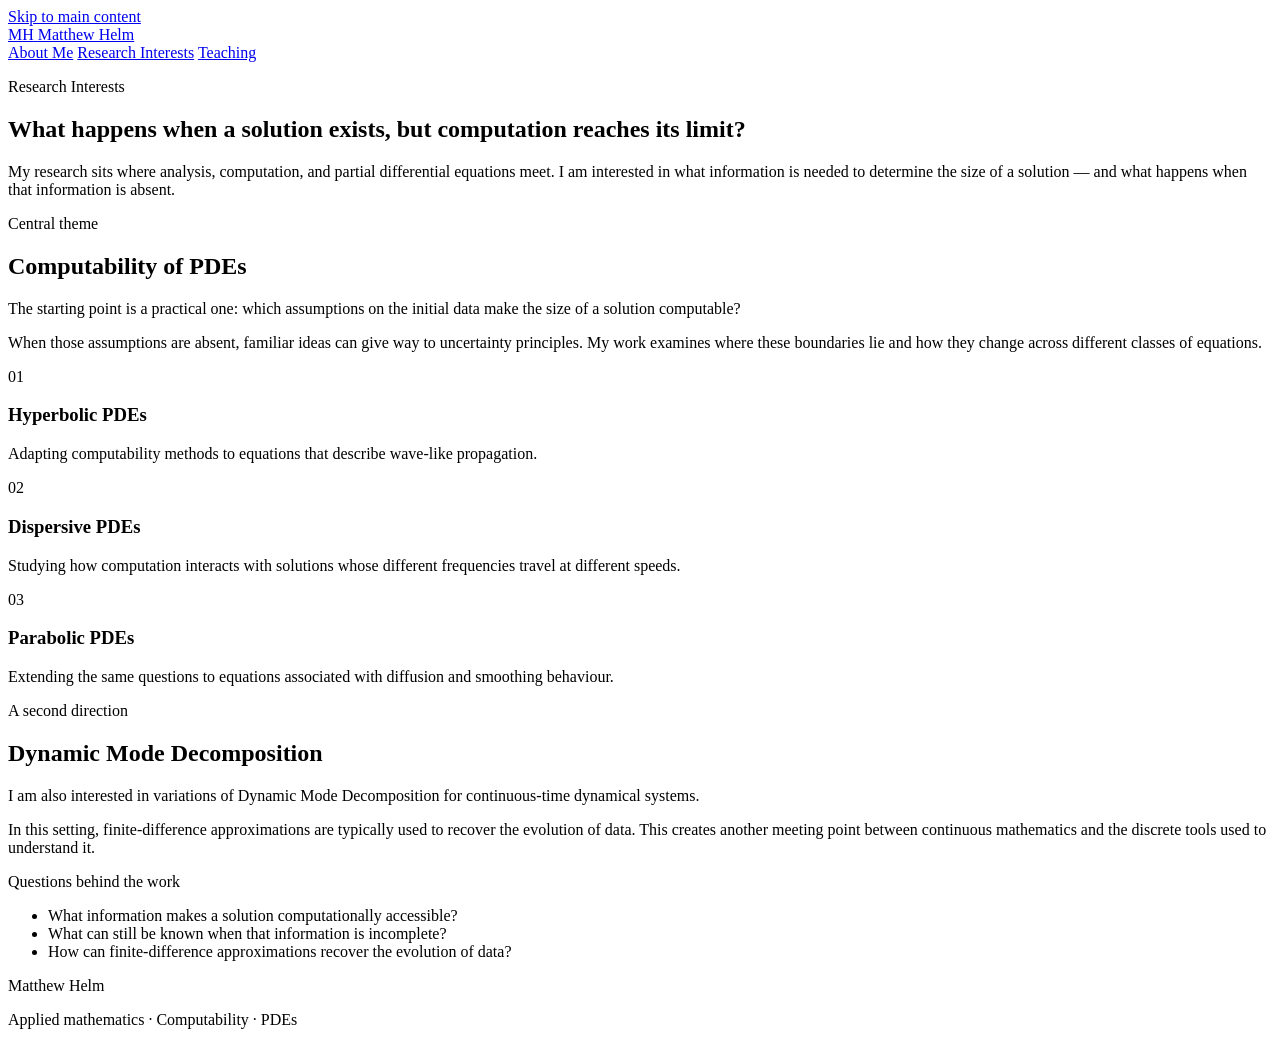
==== research.html @ 7ed7c749 "Add files via upload" ====
<!DOCTYPE html>
<html lang="en">
<head>
  <meta charset="UTF-8">
  <meta name="viewport" content="width=device-width, initial-scale=1.0">
  <meta name="description" content="Research interests of Matthew Helm: computability of PDEs and Dynamic Mode Decomposition.">
  <title>Research Interests | Matthew Helm</title>
  <link rel="stylesheet" href="styles.css">
</head>
<body>
  <a class="skip-link" href="#main-content">Skip to main content</a>

  <header class="site-header">
    <div class="shell header-inner">
      <a class="site-name" href="index.html" aria-label="Matthew Helm, home">
        <span class="monogram" aria-hidden="true">MH</span>
        <span>Matthew Helm</span>
      </a>

      <nav class="site-nav" aria-label="Primary navigation">
        <a href="index.html">About Me</a>
        <a href="research.html" aria-current="page">Research Interests</a>
        <a href="teaching.html">Teaching</a>
      </nav>
    </div>
  </header>

  <main id="main-content">
    <section class="page-hero shell">
      <p class="eyebrow">Research Interests</p>
      <h1>What happens when a solution exists, but computation reaches its limit?</h1>
      <p class="lead narrow-copy">
        My research sits where analysis, computation, and partial differential
        equations meet. I am interested in what information is needed to determine
        the size of a solution — and what happens when that information is absent.
      </p>
    </section>

    <section class="section shell research-layout">
      <div class="section-heading sticky-heading">
        <p class="eyebrow">Central theme</p>
        <h2>Computability of PDEs</h2>
      </div>

      <div class="prose-stack">
        <p class="large-copy">
          The starting point is a practical one: which assumptions on the initial
          data make the size of a solution computable?
        </p>
        <p>
          When those assumptions are absent, familiar ideas can give way to
          uncertainty principles. My work examines where these boundaries lie and
          how they change across different classes of equations.
        </p>

        <div class="topic-grid">
          <article class="topic-card">
            <span>01</span>
            <h3>Hyperbolic PDEs</h3>
            <p>Adapting computability methods to equations that describe wave-like propagation.</p>
          </article>
          <article class="topic-card">
            <span>02</span>
            <h3>Dispersive PDEs</h3>
            <p>Studying how computation interacts with solutions whose different frequencies travel at different speeds.</p>
          </article>
          <article class="topic-card">
            <span>03</span>
            <h3>Parabolic PDEs</h3>
            <p>Extending the same questions to equations associated with diffusion and smoothing behaviour.</p>
          </article>
        </div>
      </div>
    </section>

    <section class="section dark-section">
      <div class="shell research-layout">
        <div class="section-heading sticky-heading">
          <p class="eyebrow light-eyebrow">A second direction</p>
          <h2>Dynamic Mode Decomposition</h2>
        </div>

        <div class="prose-stack">
          <p class="large-copy">
            I am also interested in variations of Dynamic Mode Decomposition for
            continuous-time dynamical systems.
          </p>
          <p>
            In this setting, finite-difference approximations are typically used to
            recover the evolution of data. This creates another meeting point between
            continuous mathematics and the discrete tools used to understand it.
          </p>

          <aside class="question-box">
            <p class="eyebrow light-eyebrow">Questions behind the work</p>
            <ul>
              <li>What information makes a solution computationally accessible?</li>
              <li>What can still be known when that information is incomplete?</li>
              <li>How can finite-difference approximations recover the evolution of data?</li>
            </ul>
          </aside>
        </div>
      </div>
    </section>
  </main>

  <footer class="site-footer">
    <div class="shell footer-inner">
      <p>Matthew Helm</p>
      <p>Applied mathematics · Computability · PDEs</p>
    </div>
  </footer>
</body>
</html>
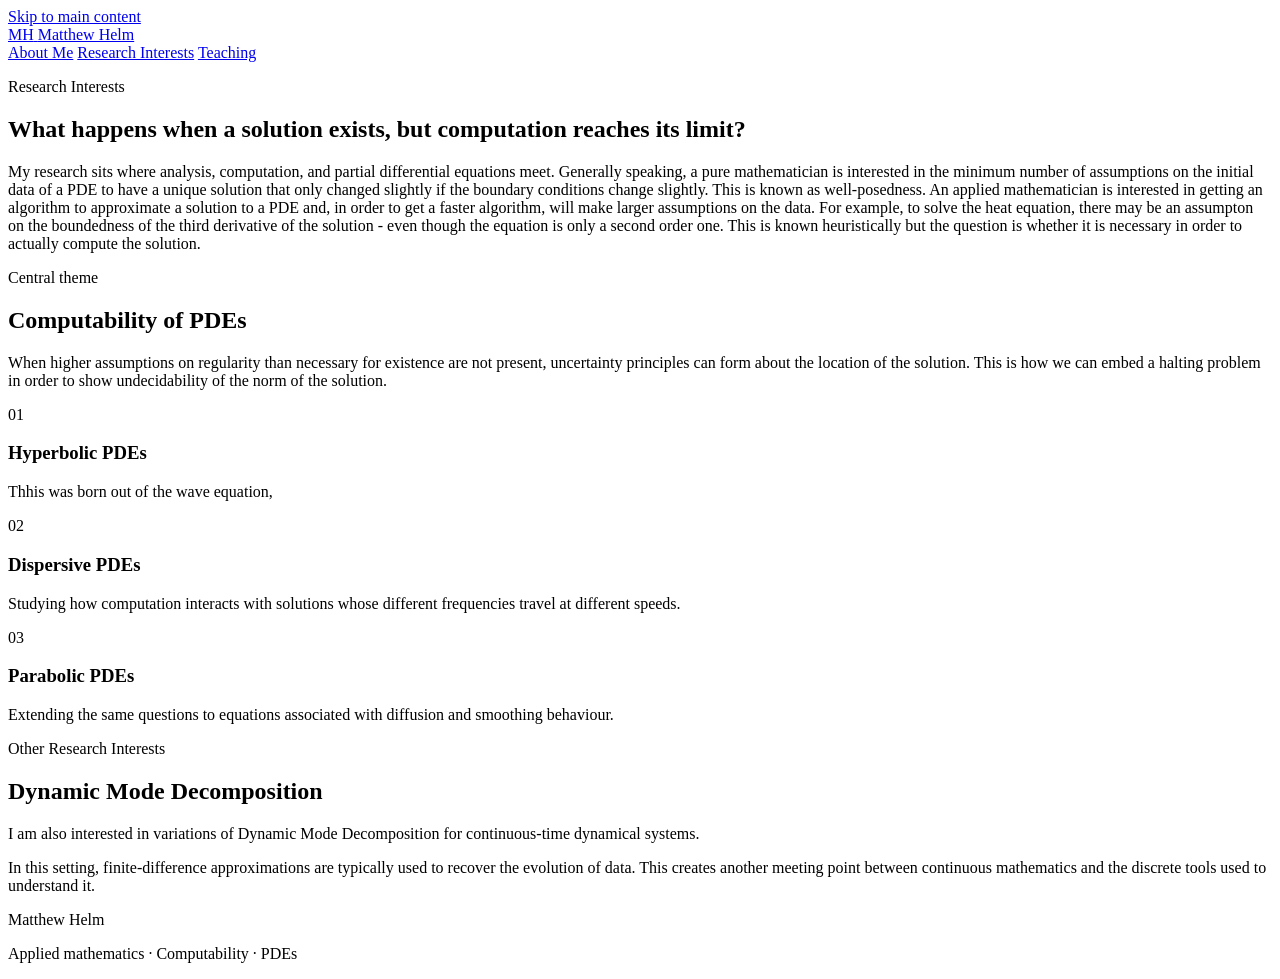
==== commit a6a97224: "Enhance research content and clarify concepts Expanded on the relationship between assumptions and c" ====
--- a/research.html
+++ b/research.html
@@ -31,8 +31,11 @@
       <h1>What happens when a solution exists, but computation reaches its limit?</h1>
       <p class="lead narrow-copy">
         My research sits where analysis, computation, and partial differential
-        equations meet. I am interested in what information is needed to determine
-        the size of a solution — and what happens when that information is absent.
+        equations meet. Generally speaking, a pure mathematician is interested in the minimum number of assumptions on the initial data of a PDE to have a unique solution that 
+        only changed slightly if the boundary conditions change slightly. This is known as well-posedness. An applied mathematician is interested in getting an algorithm to 
+        approximate a solution to a PDE and, in order to get a faster algorithm, will make larger assumptions on the data. For example, to solve the heat equation, there may 
+        be an assumpton on the boundedness of the third derivative of the solution - even though the equation is only a second order one. This is known heuristically but the question
+        is whether it is necessary in order to actually compute the solution.
       </p>
     </section>
 
@@ -43,21 +46,17 @@
       </div>
 
       <div class="prose-stack">
-        <p class="large-copy">
-          The starting point is a practical one: which assumptions on the initial
-          data make the size of a solution computable?
-        </p>
+  
         <p>
-          When those assumptions are absent, familiar ideas can give way to
-          uncertainty principles. My work examines where these boundaries lie and
-          how they change across different classes of equations.
+          When higher assumptions on regularity than necessary for existence are not present, uncertainty principles can form about the location of the solution.
+          This is how we can embed a halting problem in order to show undecidability of the norm of the solution.
         </p>
 
         <div class="topic-grid">
           <article class="topic-card">
             <span>01</span>
             <h3>Hyperbolic PDEs</h3>
-            <p>Adapting computability methods to equations that describe wave-like propagation.</p>
+            <p>Thhis was born out of the wave equation,</p>
           </article>
           <article class="topic-card">
             <span>02</span>
@@ -76,7 +75,7 @@
     <section class="section dark-section">
       <div class="shell research-layout">
         <div class="section-heading sticky-heading">
-          <p class="eyebrow light-eyebrow">A second direction</p>
+          <p class="eyebrow light-eyebrow">Other Research Interests</p>
           <h2>Dynamic Mode Decomposition</h2>
         </div>
 
@@ -90,17 +89,11 @@
             recover the evolution of data. This creates another meeting point between
             continuous mathematics and the discrete tools used to understand it.
           </p>
+        </div>
+        
+      </div>
 
-          <aside class="question-box">
-            <p class="eyebrow light-eyebrow">Questions behind the work</p>
-            <ul>
-              <li>What information makes a solution computationally accessible?</li>
-              <li>What can still be known when that information is incomplete?</li>
-              <li>How can finite-difference approximations recover the evolution of data?</li>
-            </ul>
-          </aside>
-        </div>
-      </div>
+    
     </section>
   </main>
 
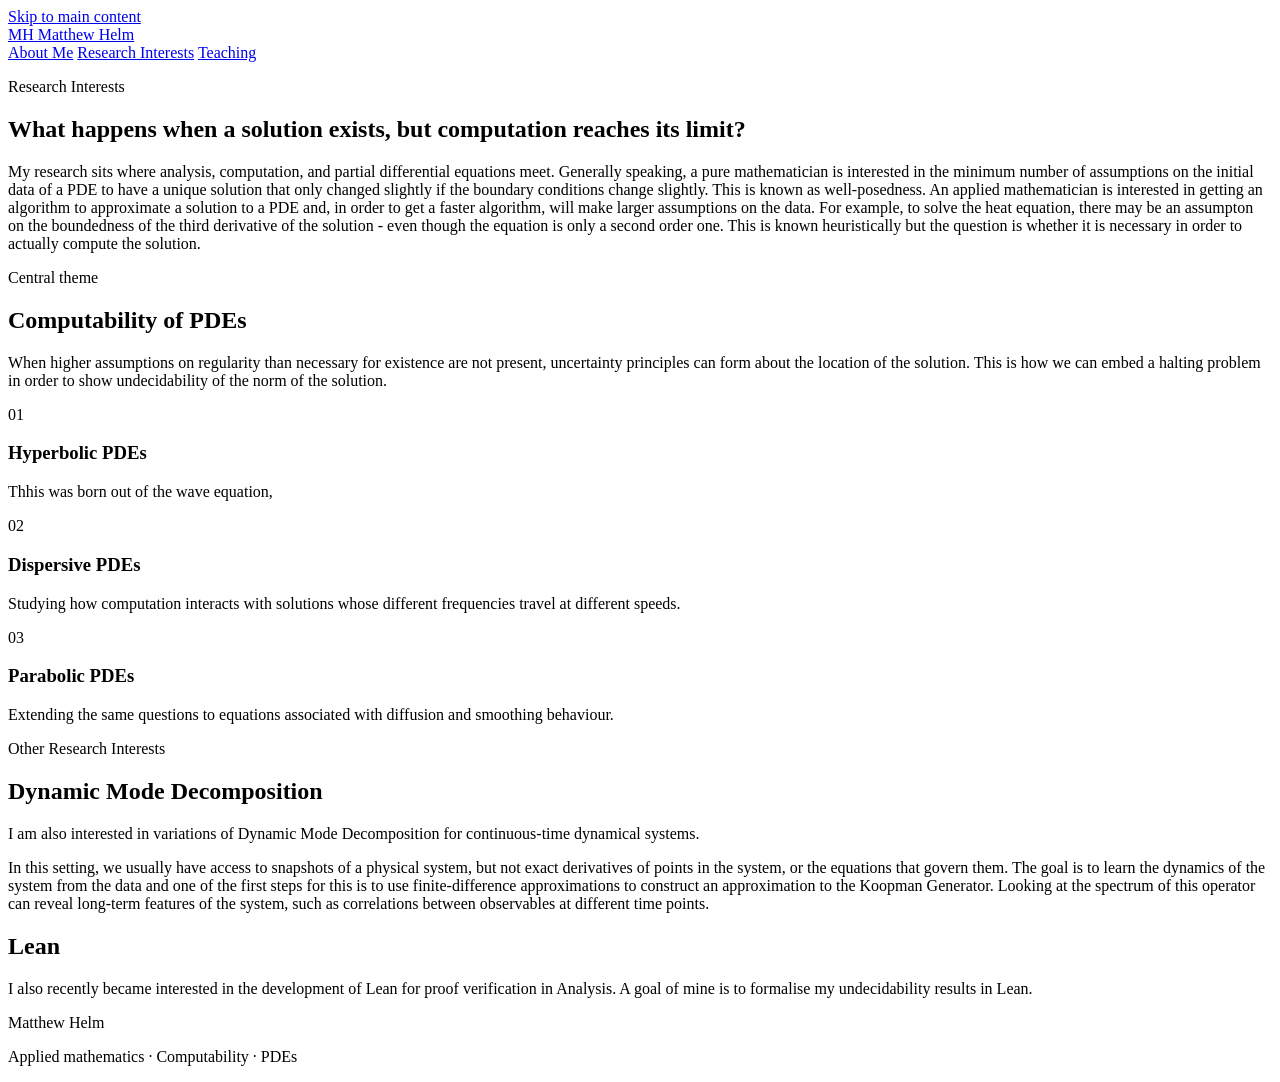
==== commit 50352809: "Enhance research.html with new content on dynamics and Lean Expanded on the use of finite-difference" ====
--- a/research.html
+++ b/research.html
@@ -85,12 +85,17 @@
             continuous-time dynamical systems.
           </p>
           <p>
-            In this setting, finite-difference approximations are typically used to
-            recover the evolution of data. This creates another meeting point between
-            continuous mathematics and the discrete tools used to understand it.
+            In this setting, we usually have access to snapshots of a physical system, but not exact derivatives of points in the system, or the equations that govern them.
+            The goal is to learn the dynamics of the system from the data and one of the first steps for this is to use finite-difference approximations to construct an approximation
+            to the Koopman Generator. Looking at the spectrum of this operator can reveal long-term features of the system, such as correlations between observables at different time points.
           </p>
         </div>
-        
+        <h2>Lean</h2>
+        <div class="prose-stack">
+        <p class="large-copy">
+            I also recently became interested in the development of Lean for proof verification in Analysis. A goal of mine is to formalise my undecidability results in Lean.
+          </p>
+        </div>
       </div>
 
     
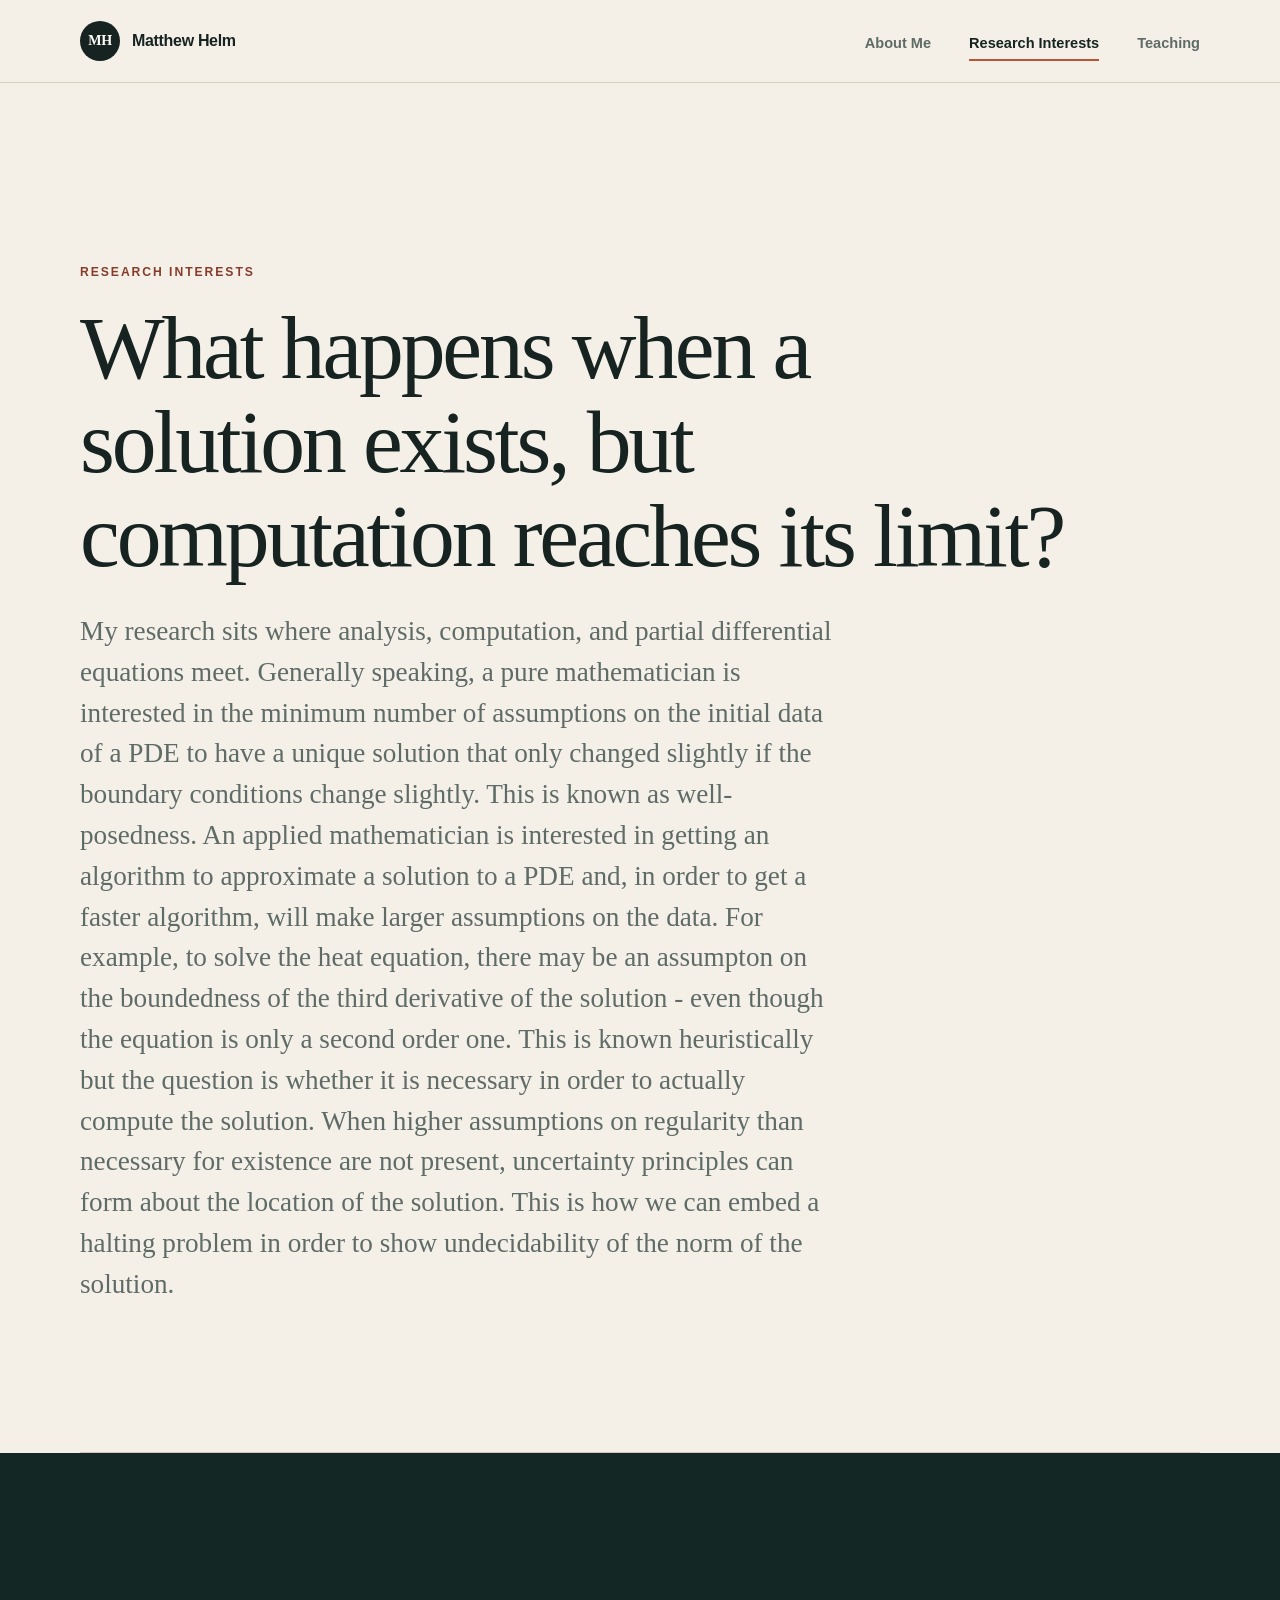
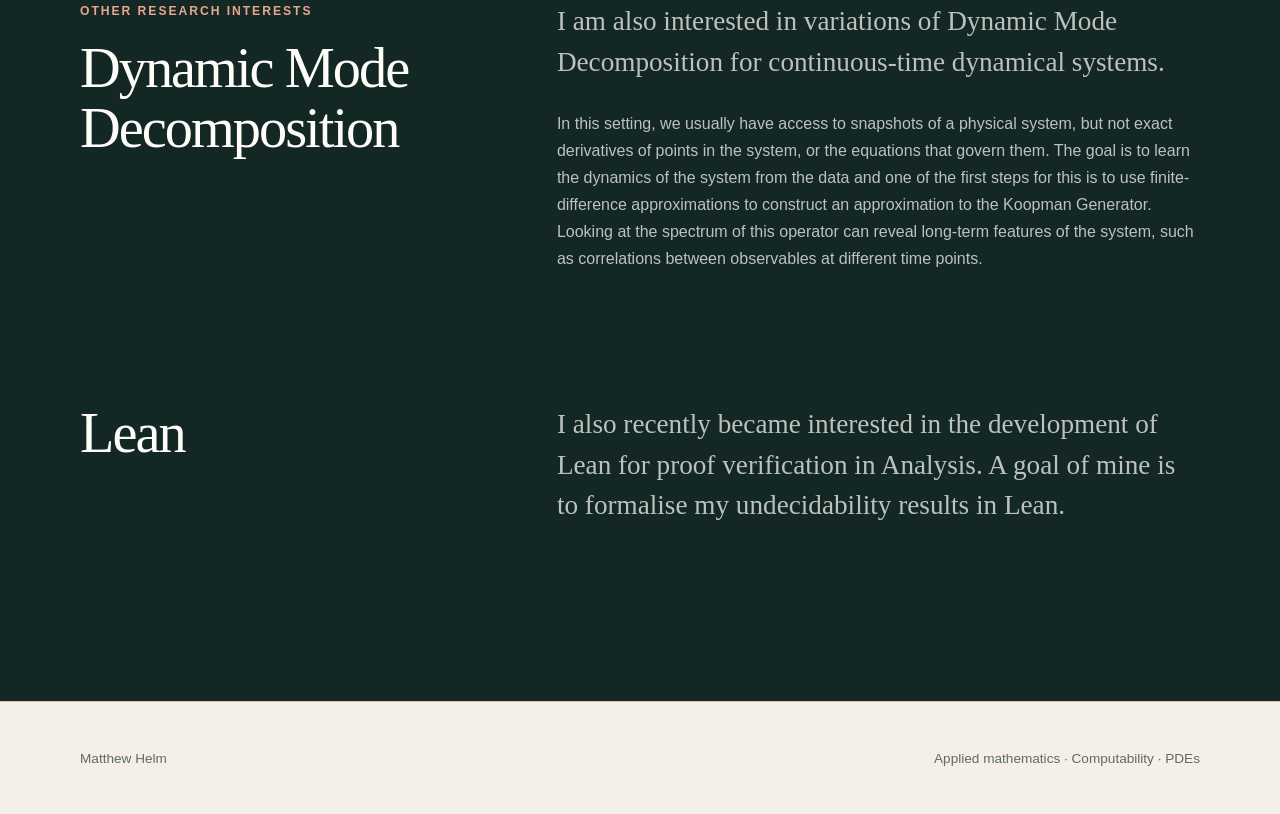
==== commit ff7975e8: "Refactor research.html to streamline content Removed redundant section on uncertainty principles and" ====
--- a/research.html
+++ b/research.html
@@ -35,41 +35,9 @@
         only changed slightly if the boundary conditions change slightly. This is known as well-posedness. An applied mathematician is interested in getting an algorithm to 
         approximate a solution to a PDE and, in order to get a faster algorithm, will make larger assumptions on the data. For example, to solve the heat equation, there may 
         be an assumpton on the boundedness of the third derivative of the solution - even though the equation is only a second order one. This is known heuristically but the question
-        is whether it is necessary in order to actually compute the solution.
+        is whether it is necessary in order to actually compute the solution. When higher assumptions on regularity than necessary for existence are not present, uncertainty principles 
+        can form about the location of the solution. This is how we can embed a halting problem in order to show undecidability of the norm of the solution.
       </p>
-    </section>
-
-    <section class="section shell research-layout">
-      <div class="section-heading sticky-heading">
-        <p class="eyebrow">Central theme</p>
-        <h2>Computability of PDEs</h2>
-      </div>
-
-      <div class="prose-stack">
-  
-        <p>
-          When higher assumptions on regularity than necessary for existence are not present, uncertainty principles can form about the location of the solution.
-          This is how we can embed a halting problem in order to show undecidability of the norm of the solution.
-        </p>
-
-        <div class="topic-grid">
-          <article class="topic-card">
-            <span>01</span>
-            <h3>Hyperbolic PDEs</h3>
-            <p>Thhis was born out of the wave equation,</p>
-          </article>
-          <article class="topic-card">
-            <span>02</span>
-            <h3>Dispersive PDEs</h3>
-            <p>Studying how computation interacts with solutions whose different frequencies travel at different speeds.</p>
-          </article>
-          <article class="topic-card">
-            <span>03</span>
-            <h3>Parabolic PDEs</h3>
-            <p>Extending the same questions to equations associated with diffusion and smoothing behaviour.</p>
-          </article>
-        </div>
-      </div>
     </section>
 
     <section class="section dark-section">
--- a/styles.css
+++ b/styles.css
@@ -0,0 +1,684 @@
+:root {
+  --paper: #f4f0e8;
+  --paper-deep: #e8e0d3;
+  --ink: #162321;
+  --muted: #5f6b66;
+  --line: #cfc6b8;
+  --accent: #ba5437;
+  --accent-dark: #863c29;
+  --sage: #879b83;
+  --dark: #132725;
+  --white: #fffdf8;
+  --display: Georgia, "Times New Roman", serif;
+  --body: Inter, ui-sans-serif, -apple-system, BlinkMacSystemFont, "Segoe UI", sans-serif;
+  --shadow: 0 24px 60px rgba(22, 35, 33, 0.12);
+}
+
+* {
+  box-sizing: border-box;
+}
+
+html {
+  scroll-behavior: smooth;
+}
+
+body {
+  margin: 0;
+  background: var(--paper);
+  color: var(--ink);
+  font-family: var(--body);
+  font-size: 1rem;
+  line-height: 1.7;
+}
+
+img {
+  display: block;
+  max-width: 100%;
+}
+
+a {
+  color: inherit;
+}
+
+p,
+h1,
+h2,
+h3,
+figure {
+  margin-top: 0;
+}
+
+.shell {
+  width: min(1120px, calc(100% - 40px));
+  margin-inline: auto;
+}
+
+.skip-link {
+  position: fixed;
+  top: 12px;
+  left: 12px;
+  z-index: 100;
+  padding: 10px 14px;
+  transform: translateY(-150%);
+  background: var(--ink);
+  color: var(--white);
+}
+
+.skip-link:focus {
+  transform: translateY(0);
+}
+
+.site-header {
+  position: sticky;
+  top: 0;
+  z-index: 20;
+  border-bottom: 1px solid rgba(207, 198, 184, 0.78);
+  background: rgba(244, 240, 232, 0.93);
+  backdrop-filter: blur(14px);
+}
+
+.header-inner,
+.footer-inner {
+  display: flex;
+  align-items: center;
+  justify-content: space-between;
+  gap: 28px;
+}
+
+.header-inner {
+  min-height: 82px;
+}
+
+.site-name {
+  display: inline-flex;
+  align-items: center;
+  gap: 12px;
+  font-weight: 750;
+  letter-spacing: -0.02em;
+  text-decoration: none;
+}
+
+.monogram {
+  display: grid;
+  width: 40px;
+  height: 40px;
+  place-items: center;
+  border-radius: 50%;
+  background: var(--ink);
+  color: var(--white);
+  font-family: var(--display);
+  font-size: 0.88rem;
+}
+
+.site-nav {
+  display: flex;
+  align-items: center;
+  gap: clamp(18px, 3vw, 38px);
+}
+
+.site-nav a {
+  position: relative;
+  padding: 28px 0 24px;
+  color: var(--muted);
+  font-size: 0.91rem;
+  font-weight: 650;
+  text-decoration: none;
+}
+
+.site-nav a::after {
+  position: absolute;
+  right: 0;
+  bottom: 18px;
+  left: 0;
+  height: 2px;
+  transform: scaleX(0);
+  transform-origin: left;
+  background: var(--accent);
+  content: "";
+  transition: transform 180ms ease;
+}
+
+.site-nav a:hover,
+.site-nav a:focus-visible,
+.site-nav a[aria-current="page"] {
+  color: var(--ink);
+}
+
+.site-nav a:hover::after,
+.site-nav a:focus-visible::after,
+.site-nav a[aria-current="page"]::after {
+  transform: scaleX(1);
+}
+
+.hero {
+  display: grid;
+  grid-template-columns: minmax(0, 1.3fr) minmax(300px, 0.7fr);
+  align-items: center;
+  gap: clamp(48px, 8vw, 104px);
+  min-height: calc(100vh - 82px);
+  padding-block: 80px;
+}
+
+.eyebrow {
+  margin-bottom: 18px;
+  color: var(--accent-dark);
+  font-size: 0.76rem;
+  font-weight: 800;
+  letter-spacing: 0.16em;
+  text-transform: uppercase;
+}
+
+h1,
+h2,
+h3 {
+  font-family: var(--display);
+  font-weight: 500;
+  line-height: 1.05;
+  letter-spacing: -0.035em;
+}
+
+h1 {
+  max-width: 830px;
+  margin-bottom: 28px;
+  font-size: clamp(3rem, 7vw, 6.35rem);
+}
+
+h2 {
+  margin-bottom: 20px;
+  font-size: clamp(2.2rem, 4.4vw, 4rem);
+}
+
+h3 {
+  margin-bottom: 14px;
+  font-size: 1.65rem;
+}
+
+.hero-copy > p:not(.eyebrow),
+.page-hero > p:not(.eyebrow),
+.prose-stack > p {
+  color: var(--muted);
+}
+
+.lead,
+.large-copy {
+  font-family: var(--display);
+  font-size: clamp(1.28rem, 2.4vw, 1.7rem);
+  line-height: 1.5;
+}
+
+.text-link {
+  display: inline-flex;
+  gap: 10px;
+  align-items: center;
+  margin-top: 16px;
+  border-bottom: 1px solid var(--accent);
+  color: var(--accent-dark);
+  font-weight: 750;
+  text-decoration: none;
+}
+
+.text-link span {
+  transition: transform 160ms ease;
+}
+
+.text-link:hover span,
+.text-link:focus-visible span {
+  transform: translateX(5px);
+}
+
+.portrait-card {
+  position: relative;
+  margin-bottom: 0;
+  padding: 14px;
+  background: var(--white);
+  box-shadow: var(--shadow);
+  transform: rotate(1.5deg);
+}
+
+.portrait-card::before {
+  position: absolute;
+  top: -18px;
+  left: 50%;
+  width: 94px;
+  height: 34px;
+  transform: translateX(-50%) rotate(-2deg);
+  background: rgba(217, 199, 164, 0.76);
+  content: "";
+}
+
+.portrait-media {
+  width: 100%;
+  aspect-ratio: 4 / 5;
+  background: var(--paper-deep);
+  overflow: hidden;
+}
+
+.profile-photo {
+  display: block;
+  width: 100%;
+  height: 100%;
+  object-fit: cover;
+}
+
+.profile-placeholder {
+  display: flex;
+  width: 100%;
+  height: 100%;
+  flex-direction: column;
+  align-items: center;
+  justify-content: center;
+  background: var(--sage);
+  color: var(--ink);
+  text-align: center;
+}
+
+.profile-placeholder span {
+  font-family: var(--display);
+  font-size: 1.8rem;
+}
+
+.profile-placeholder small {
+  margin-top: 6px;
+}
+
+.portrait-card figcaption {
+  display: flex;
+  flex-direction: column;
+  padding: 18px 8px 8px;
+}
+
+.portrait-card figcaption strong {
+  font-family: var(--display);
+  font-size: 1.25rem;
+}
+
+.portrait-card figcaption span,
+.travel-card figcaption span {
+  color: var(--muted);
+  font-size: 0.84rem;
+}
+
+.section {
+  padding-block: clamp(84px, 12vw, 148px);
+}
+
+.section-heading {
+  max-width: 750px;
+  margin-bottom: 48px;
+}
+
+.split-heading {
+  display: grid;
+  grid-template-columns: 1.1fr 0.9fr;
+  gap: 64px;
+  align-items: end;
+  max-width: none;
+}
+
+.split-heading > p {
+  color: var(--muted);
+}
+
+.story-grid,
+.teaching-grid {
+  display: grid;
+  grid-template-columns: repeat(3, 1fr);
+  gap: 18px;
+}
+
+.story-card,
+.teaching-card,
+.topic-card {
+  border: 1px solid var(--line);
+  background: rgba(255, 253, 248, 0.44);
+}
+
+.story-card {
+  min-height: 310px;
+  padding: 34px;
+}
+
+.story-card p,
+.teaching-card p,
+.topic-card p {
+  color: var(--muted);
+}
+
+.story-number,
+.topic-card > span {
+  display: inline-block;
+  margin-bottom: 74px;
+  color: var(--accent-dark);
+  font-family: var(--display);
+  font-size: 0.94rem;
+}
+
+.accent-card {
+  background: var(--accent);
+  color: var(--white);
+}
+
+.accent-card p,
+.accent-card .story-number {
+  color: var(--white);
+}
+
+.travel-section {
+  border-top: 1px solid var(--line);
+  background: var(--paper-deep);
+}
+
+.travel-grid {
+  display: grid;
+  grid-template-columns: repeat(3, 1fr);
+  gap: 24px;
+}
+
+.travel-card {
+  margin-bottom: 0;
+}
+
+.travel-card img,
+.photo-placeholder {
+  width: 100%;
+  aspect-ratio: 4 / 3;
+  object-fit: cover;
+}
+
+.photo-placeholder {
+  display: flex;
+  flex-direction: column;
+  align-items: center;
+  justify-content: center;
+  border: 1px dashed rgba(22, 35, 33, 0.28);
+  background:
+    linear-gradient(145deg, rgba(255, 255, 255, 0.18), transparent 50%),
+    #586f59;
+  color: var(--white);
+  text-align: center;
+}
+
+.photo-placeholder.warm {
+  background-color: #925743;
+}
+
+.photo-placeholder.cool {
+  background-color: #4f6e73;
+}
+
+.photo-placeholder span {
+  font-family: var(--display);
+  font-size: clamp(1.35rem, 2.7vw, 2.1rem);
+}
+
+.photo-placeholder small {
+  margin-top: 6px;
+  opacity: 0.78;
+}
+
+.travel-card figcaption {
+  display: flex;
+  flex-direction: column;
+  padding-top: 15px;
+}
+
+.page-hero {
+  padding-block: clamp(100px, 14vw, 180px) clamp(74px, 10vw, 120px);
+  border-bottom: 1px solid var(--line);
+}
+
+.page-hero h1 {
+  max-width: 990px;
+  font-size: clamp(3.2rem, 7vw, 6.2rem);
+}
+
+.narrow-copy {
+  max-width: 760px;
+}
+
+.research-layout {
+  display: grid;
+  grid-template-columns: minmax(240px, 0.72fr) minmax(0, 1.28fr);
+  gap: clamp(56px, 9vw, 130px);
+  align-items: start;
+}
+
+.sticky-heading {
+  position: sticky;
+  top: 130px;
+  margin-bottom: 0;
+}
+
+.prose-stack > p {
+  max-width: 720px;
+}
+
+.topic-grid {
+  display: grid;
+  gap: 15px;
+  margin-top: 52px;
+}
+
+.topic-card {
+  display: grid;
+  grid-template-columns: 50px 0.8fr 1.2fr;
+  gap: 22px;
+  align-items: start;
+  padding: 28px;
+}
+
+.topic-card > span,
+.topic-card h3,
+.topic-card p {
+  margin-bottom: 0;
+}
+
+.dark-section {
+  background: var(--dark);
+  color: var(--white);
+}
+
+.dark-section .prose-stack > p {
+  color: rgba(255, 253, 248, 0.72);
+}
+
+.light-eyebrow {
+  color: #e6a78f;
+}
+
+.question-box {
+  margin-top: 48px;
+  padding: 34px;
+  border: 1px solid rgba(255, 255, 255, 0.2);
+}
+
+.question-box ul {
+  margin: 0;
+  padding-left: 22px;
+}
+
+.question-box li + li {
+  margin-top: 12px;
+}
+
+.teaching-card {
+  min-height: 350px;
+  padding: 34px;
+}
+
+.card-label {
+  display: inline-block;
+  margin-bottom: 96px;
+  color: var(--accent-dark);
+  font-size: 0.73rem;
+  font-weight: 800;
+  letter-spacing: 0.12em;
+  text-transform: uppercase;
+}
+
+.featured-card {
+  background: var(--dark);
+  color: var(--white);
+}
+
+.featured-card p {
+  color: rgba(255, 253, 248, 0.7);
+}
+
+.featured-card .card-label {
+  color: #e6a78f;
+}
+
+.placeholder-copy {
+  font-style: italic;
+}
+
+.teaching-note-section {
+  background: var(--accent);
+  color: var(--white);
+}
+
+.teaching-note {
+  max-width: 850px;
+  margin-inline: auto;
+  text-align: center;
+}
+
+.teaching-note .eyebrow {
+  color: var(--white);
+}
+
+.teaching-note p:last-child {
+  max-width: 660px;
+  margin-inline: auto;
+}
+
+.site-footer {
+  border-top: 1px solid var(--line);
+}
+
+.footer-inner {
+  min-height: 112px;
+  color: var(--muted);
+  font-size: 0.85rem;
+}
+
+.footer-inner p {
+  margin-bottom: 0;
+}
+
+@media (max-width: 820px) {
+  .header-inner {
+    align-items: flex-start;
+    flex-direction: column;
+    gap: 6px;
+    padding-top: 18px;
+  }
+
+  .site-nav {
+    width: 100%;
+    justify-content: space-between;
+  }
+
+  .site-nav a {
+    padding: 12px 0 18px;
+    font-size: 0.82rem;
+  }
+
+  .site-nav a::after {
+    bottom: 11px;
+  }
+
+  .hero,
+  .research-layout {
+    grid-template-columns: 1fr;
+  }
+
+  .hero {
+    min-height: auto;
+  }
+
+  .portrait-card {
+    width: min(480px, 92%);
+    margin-inline: auto;
+  }
+
+  .story-grid,
+  .teaching-grid {
+    grid-template-columns: 1fr;
+  }
+
+  .story-card,
+  .teaching-card {
+    min-height: auto;
+  }
+
+  .story-number,
+  .card-label {
+    margin-bottom: 42px;
+  }
+
+  .split-heading {
+    grid-template-columns: 1fr;
+    gap: 12px;
+  }
+
+  .sticky-heading {
+    position: static;
+  }
+}
+
+@media (max-width: 620px) {
+  .shell {
+    width: min(100% - 28px, 1120px);
+  }
+
+  .site-name > span:last-child {
+    font-size: 0.92rem;
+  }
+
+  .site-nav {
+    gap: 12px;
+    overflow-x: auto;
+  }
+
+  .site-nav a {
+    flex: 0 0 auto;
+  }
+
+  h1,
+  .page-hero h1 {
+    font-size: clamp(2.75rem, 14vw, 4.2rem);
+  }
+
+  .travel-grid {
+    grid-template-columns: 1fr;
+  }
+
+  .topic-card {
+    grid-template-columns: 38px 1fr;
+  }
+
+  .topic-card p {
+    grid-column: 2;
+  }
+
+  .footer-inner {
+    align-items: flex-start;
+    flex-direction: column;
+    justify-content: center;
+    gap: 4px;
+  }
+}
+
+@media (prefers-reduced-motion: reduce) {
+  html {
+    scroll-behavior: auto;
+  }
+
+  *,
+  *::before,
+  *::after {
+    transition-duration: 0.01ms !important;
+  }
+}
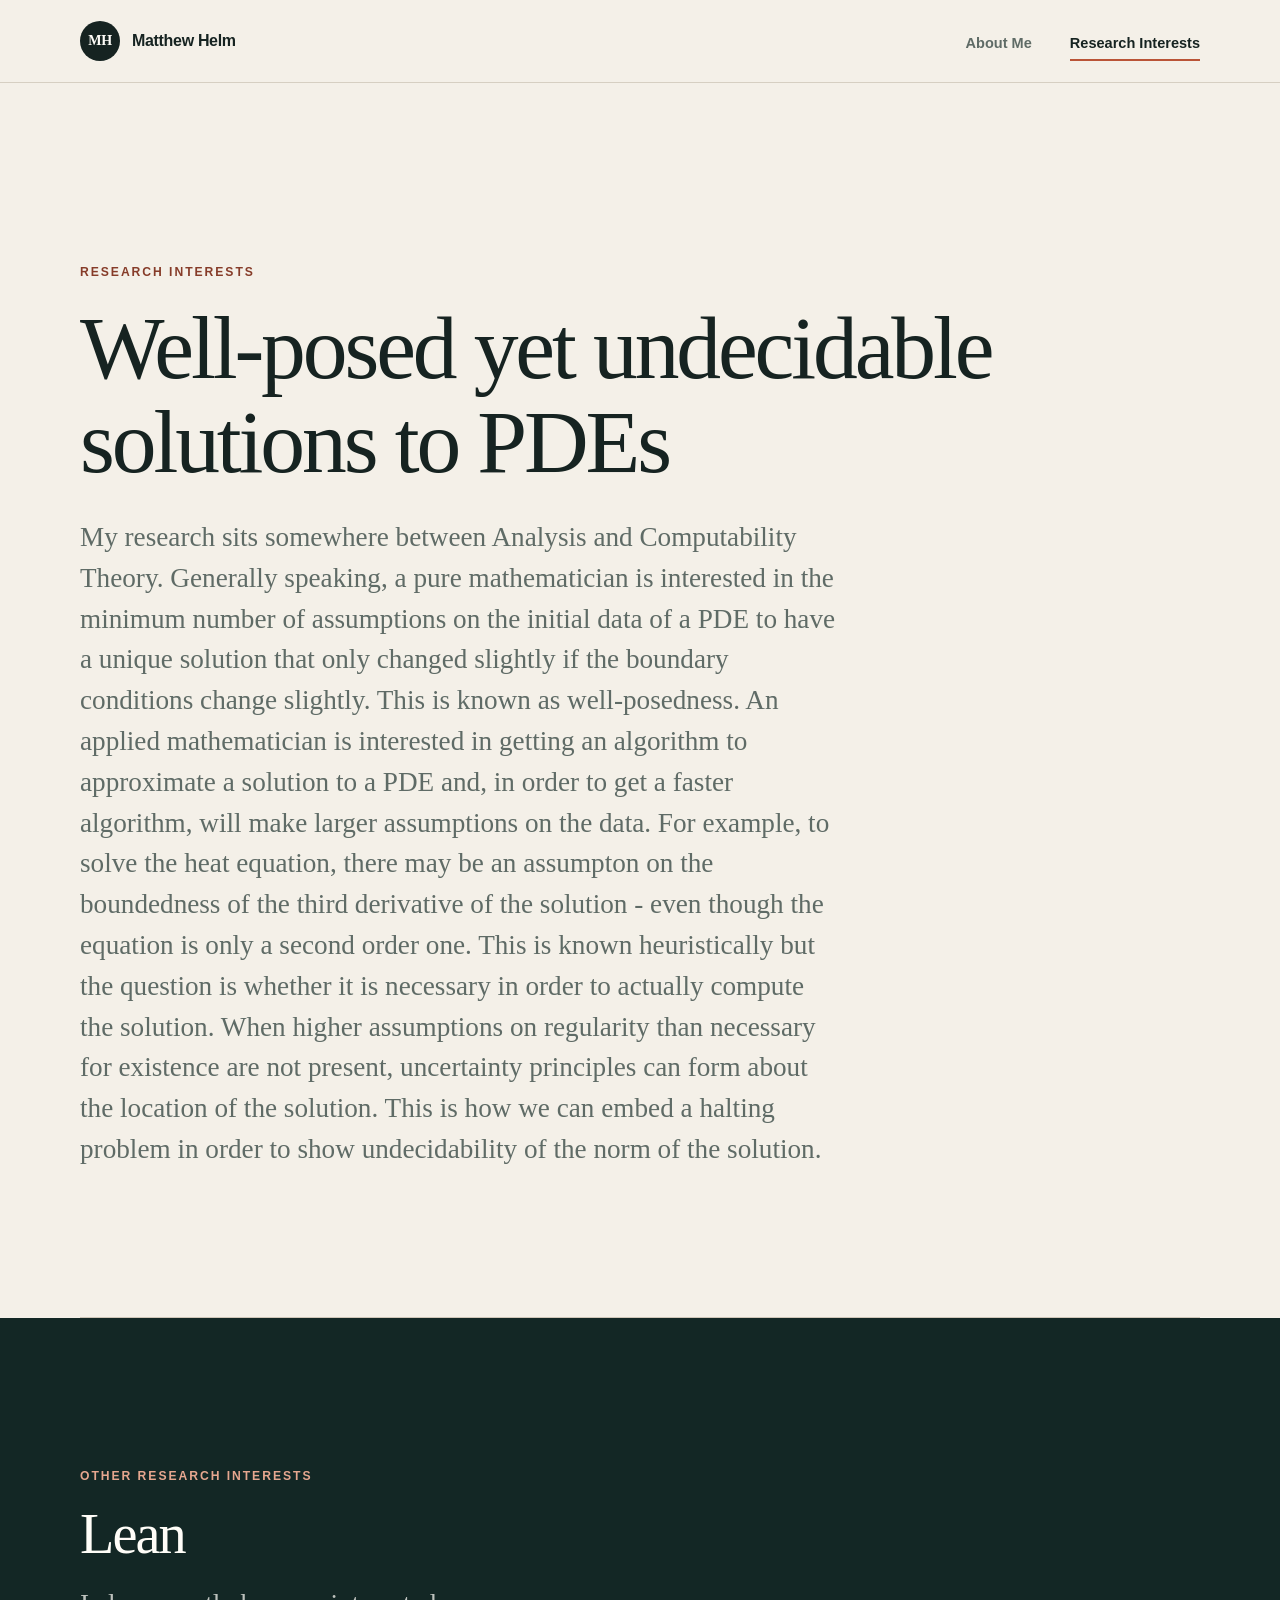
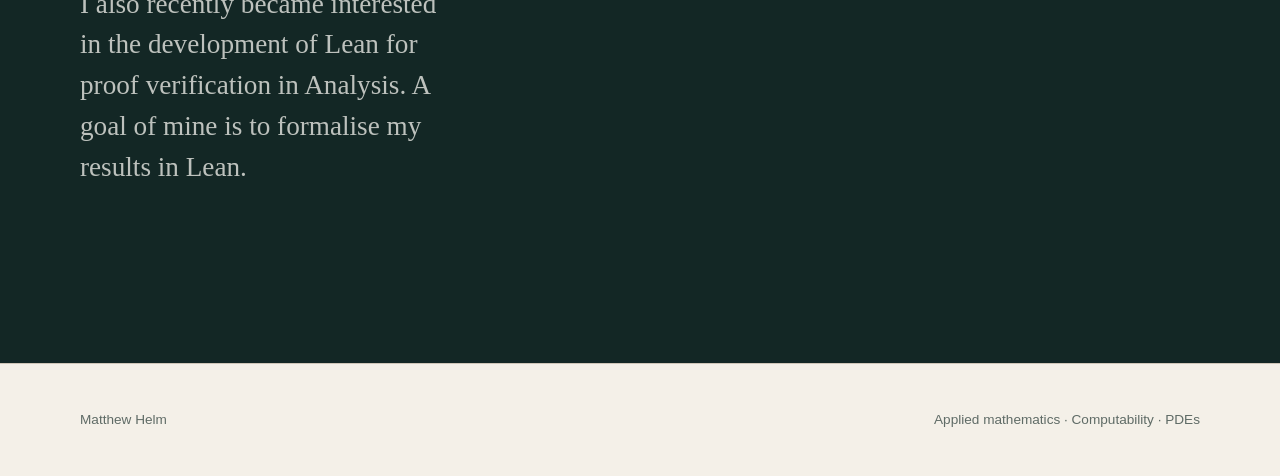
==== commit 3dfb8b96: "Update Research Interests" ====
--- a/research.html
+++ b/research.html
@@ -3,7 +3,7 @@
 <head>
   <meta charset="UTF-8">
   <meta name="viewport" content="width=device-width, initial-scale=1.0">
-  <meta name="description" content="Research interests of Matthew Helm: computability of PDEs and Dynamic Mode Decomposition.">
+  <meta name="description" content="Research interests of Matthew Helm: computability of PDEs and Lean.">
   <title>Research Interests | Matthew Helm</title>
   <link rel="stylesheet" href="styles.css">
 </head>
@@ -20,7 +20,6 @@
       <nav class="site-nav" aria-label="Primary navigation">
         <a href="index.html">About Me</a>
         <a href="research.html" aria-current="page">Research Interests</a>
-        <a href="teaching.html">Teaching</a>
       </nav>
     </div>
   </header>
@@ -28,10 +27,9 @@
   <main id="main-content">
     <section class="page-hero shell">
       <p class="eyebrow">Research Interests</p>
-      <h1>What happens when a solution exists, but computation reaches its limit?</h1>
+      <h1>Well-posed yet undecidable solutions to PDEs</h1>
       <p class="lead narrow-copy">
-        My research sits where analysis, computation, and partial differential
-        equations meet. Generally speaking, a pure mathematician is interested in the minimum number of assumptions on the initial data of a PDE to have a unique solution that 
+        My research sits somewhere between Analysis and Computability Theory. Generally speaking, a pure mathematician is interested in the minimum number of assumptions on the initial data of a PDE to have a unique solution that 
         only changed slightly if the boundary conditions change slightly. This is known as well-posedness. An applied mathematician is interested in getting an algorithm to 
         approximate a solution to a PDE and, in order to get a faster algorithm, will make larger assumptions on the data. For example, to solve the heat equation, there may 
         be an assumpton on the boundedness of the third derivative of the solution - even though the equation is only a second order one. This is known heuristically but the question
@@ -44,24 +42,11 @@
       <div class="shell research-layout">
         <div class="section-heading sticky-heading">
           <p class="eyebrow light-eyebrow">Other Research Interests</p>
-          <h2>Dynamic Mode Decomposition</h2>
-        </div>
-
-        <div class="prose-stack">
-          <p class="large-copy">
-            I am also interested in variations of Dynamic Mode Decomposition for
-            continuous-time dynamical systems.
-          </p>
-          <p>
-            In this setting, we usually have access to snapshots of a physical system, but not exact derivatives of points in the system, or the equations that govern them.
-            The goal is to learn the dynamics of the system from the data and one of the first steps for this is to use finite-difference approximations to construct an approximation
-            to the Koopman Generator. Looking at the spectrum of this operator can reveal long-term features of the system, such as correlations between observables at different time points.
-          </p>
-        </div>
+  
         <h2>Lean</h2>
         <div class="prose-stack">
         <p class="large-copy">
-            I also recently became interested in the development of Lean for proof verification in Analysis. A goal of mine is to formalise my undecidability results in Lean.
+            I also recently became interested in the development of Lean for proof verification in Analysis. A goal of mine is to formalise my results in Lean.
           </p>
         </div>
       </div>
